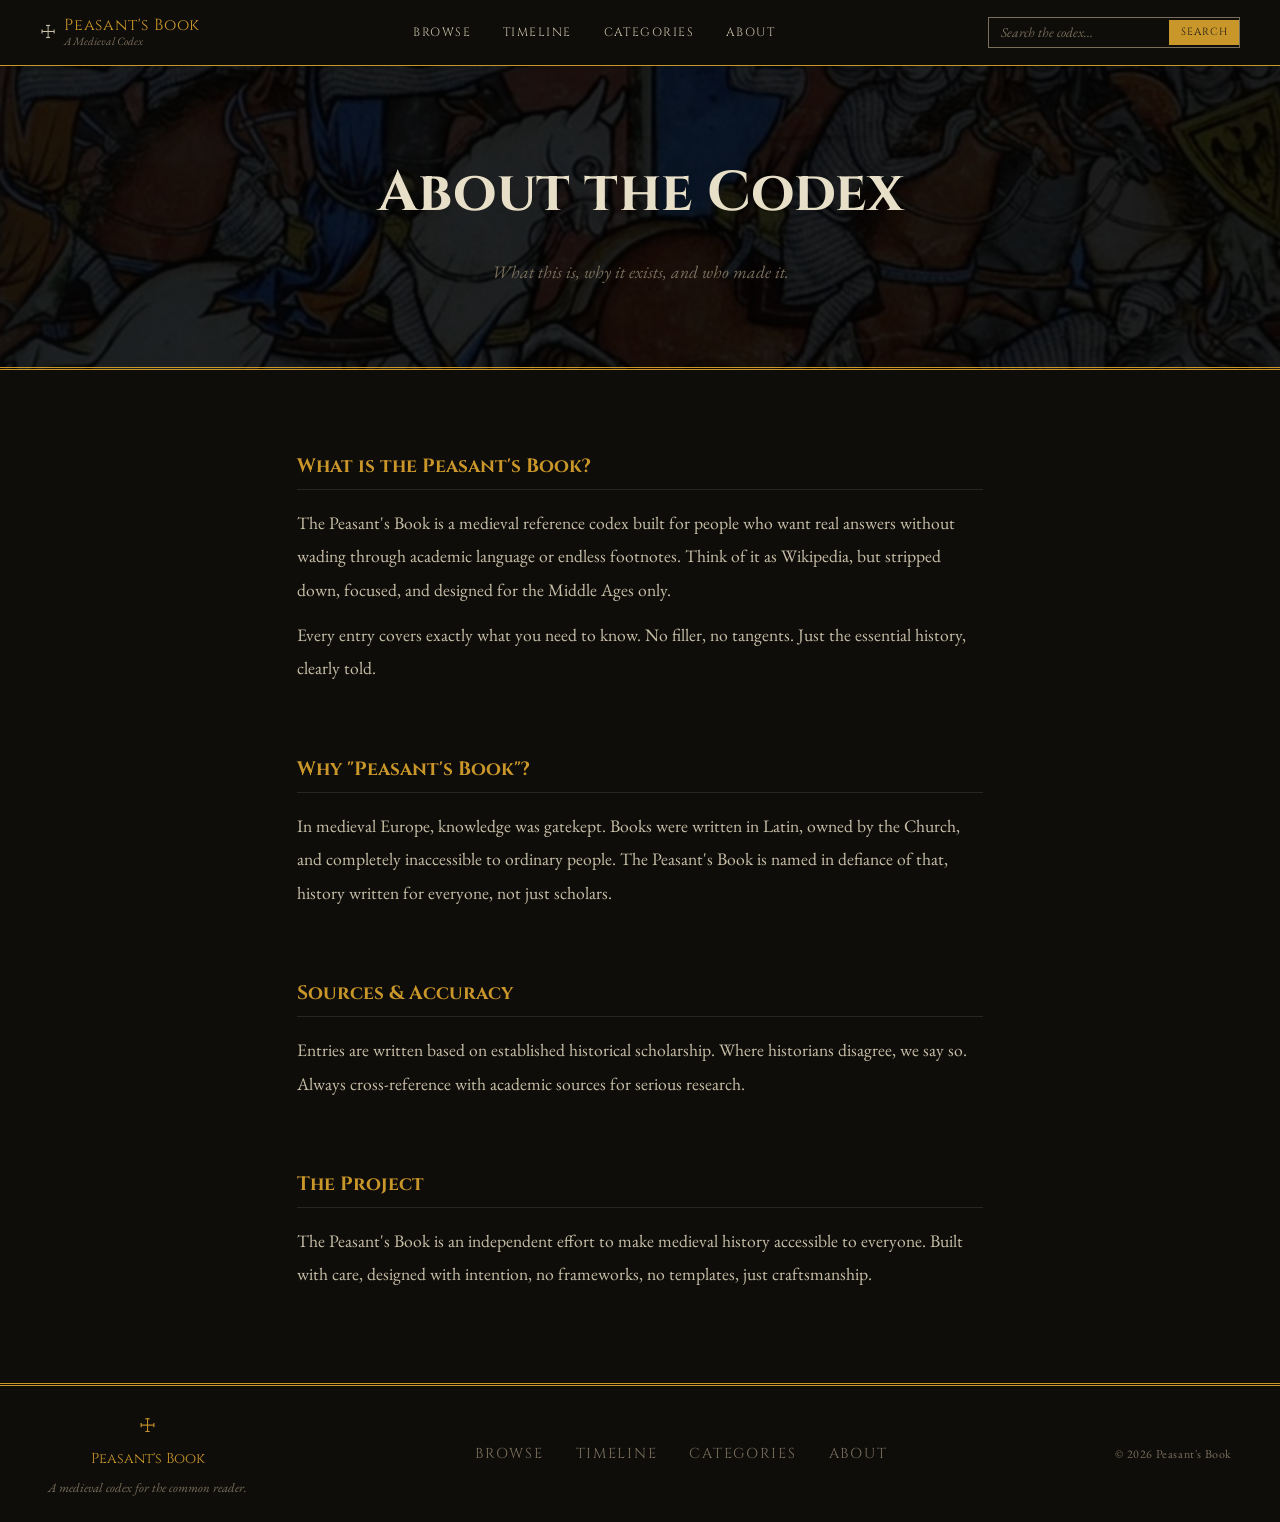
==== html/about.html @ 53cfc368 "added javascript" ====
<!DOCTYPE html>
<html lang="en">
<head>
    <meta charset="UTF-8">
    <meta name="viewport" content="width=device-width, initial-scale=1.0">
    <title>About — Peasant's Book</title>
    <link rel="preconnect" href="https://fonts.googleapis.com">
    <link rel="preconnect" href="https://fonts.gstatic.com" crossorigin>
    <link href="https://fonts.googleapis.com/css2?family=Cinzel:wght@400;700&family=EB+Garamond:ital,wght@0,400;1,400&display=swap" rel="stylesheet">
    <link rel="stylesheet" href="../css/about.css">
</head>
<body>
    <header>
        <div class="header-inner">

            <a href="../html/index.html" class="logo">
                <span>☩</span>
                <div class="logo-text">
                    <span>Peasant's Book</span>
                    <span>A Medieval Codex</span>
                </div>
            </a>

            <nav>
                <a href="../html/browse.html">Browse</a>
                <a href="#">Timeline</a>
                <a href="#">Categories</a>
                <a href="../html/about.html">About</a>
            </nav>

            <div class="nav-search">
                <input type="text" placeholder="Search the codex…">
                <button>Search</button>
            </div>

        </div>
    </header>

    <section class="about-hero">
        <h1>About the Codex</h1>
        <p>What this is, why it exists, and who made it.</p>
    </section>

    <main class="about-main">

        <div class="about-block">
            <h2>What is the Peasant's Book?</h2>
            <p>The Peasant's Book is a medieval reference codex built for people who want real answers without wading through academic language or endless footnotes. Think of it as Wikipedia, but stripped down, focused, and designed for the Middle Ages only.</p>
            <p>Every entry covers exactly what you need to know. No filler, no tangents. Just the essential history, clearly told.</p>
        </div>

        <div class="about-block">
            <h2>Why "Peasant's Book"?</h2>
            <p>In medieval Europe, knowledge was gatekept. Books were written in Latin, owned by the Church, and completely inaccessible to ordinary people. The Peasant's Book is named in defiance of that, history written for everyone, not just scholars.</p>
        </div>

        <div class="about-block">
            <h2>Sources & Accuracy</h2>
            <p>Entries are written based on established historical scholarship. Where historians disagree, we say so. Always cross-reference with academic sources for serious research.</p>
        </div>

        <div class="about-block">
            <h2>The Project</h2>
            <p>The Peasant's Book is an independent effort to make medieval history accessible to everyone. Built with care, designed with intention, no frameworks, no templates, just craftsmanship.</p>
        </div>

    </main>

    <footer>

        <div class="footer-inner">

            <div class="footer-brand">
                <span>☩</span>
                <p>Peasant's Book</p>
                <p>A medieval codex for the common reader.</p>
            </div>

            <nav class="footer-nav">
                <a href="../html/index.html">Browse</a>
                <a href="#">Timeline</a>
                <a href="#">Categories</a>
                <a href="../html/about.html">About</a>
            </nav>

            <p class="footer-copy">© 2026 Peasant's Book</p>

        </div>

    </footer>
</body>
</html>
---- css/about.css ----
@import url('../css/style.css');

.about-hero {
    background-color: #1a1612;
    background-image: linear-gradient(
        rgba(0, 0, 0, 0.85) 0%,
        rgba(0, 0, 0, 0.85) 80%
    ), url('../Assets/about-bg.png');
    background-size: cover;
    background-position: center;
    border-bottom: 3px double var(--gold);
    padding: 5rem 2rem;
    text-align: center;
}

.about-hero h1 {
    font-family: var(--font-display);
    font-size: clamp(2rem, 6vw, 3.5rem);
    color: var(--parchment);
    margin-bottom: 1rem;
}

.about-hero p {
    font-style: italic;
    color: var(--text-dim);
    font-size: 1.1rem;
}

.about-main {
    max-width: 750px;
    margin: 0 auto;
    padding: 5rem 2rem;
    display: flex;
    flex-direction: column;
    gap: 3.5rem;
}

.about-block h2 {
    font-family: var(--font-display);
    font-size: 1.2rem;
    color: var(--gold);
    margin-bottom: 1rem;
    padding-bottom: 0.4rem;
    border-bottom: 1px solid #2a2520;
}

.about-block p {
    color: var(--text-light);
    line-height: 1.9;
    font-size: 1.1rem;
    margin-bottom: 0.75rem;
}
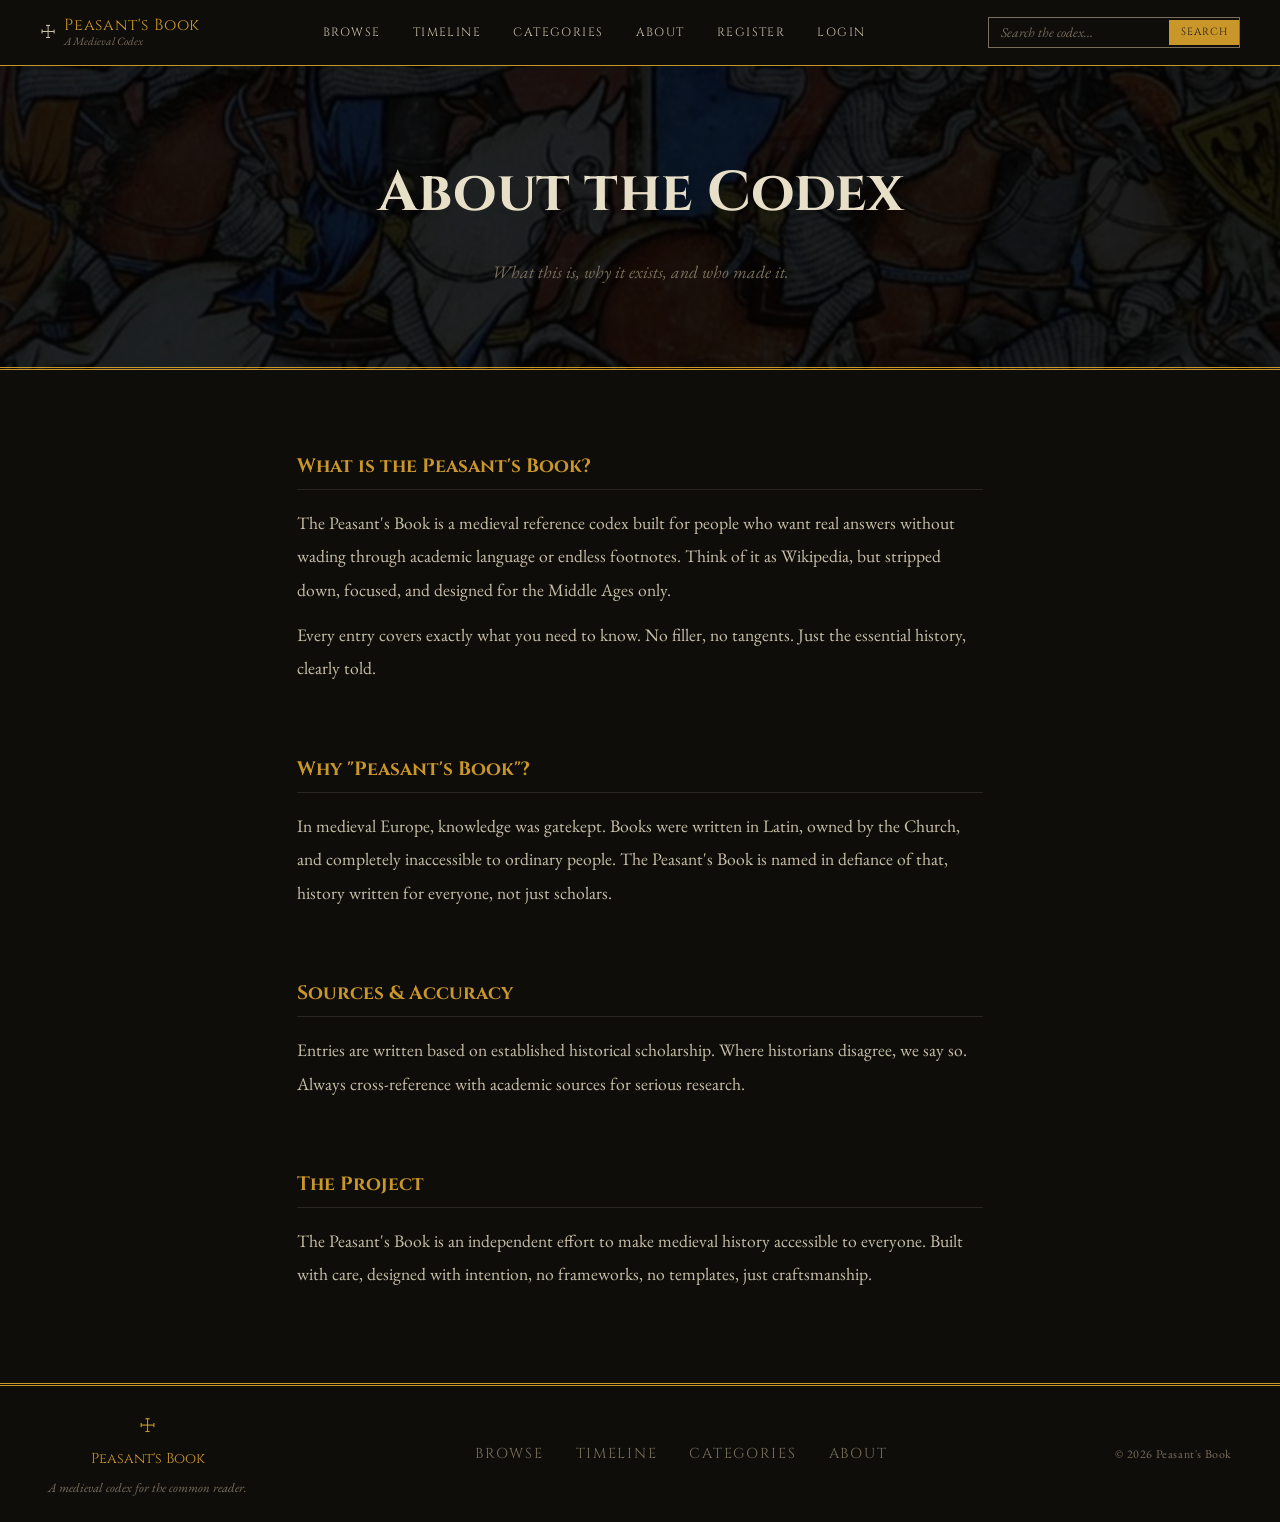
==== commit 891657c5: "full project finished" ====
--- a/html/about.html
+++ b/html/about.html
@@ -23,9 +23,11 @@
 
             <nav>
                 <a href="../html/browse.html">Browse</a>
-                <a href="#">Timeline</a>
-                <a href="#">Categories</a>
+                <a href="../html/timeline.html">Timeline</a>
+                <a href="../html/categories.html">Categories</a>
                 <a href="../html/about.html">About</a>
+                <a href="../html/register.html">Register</a>
+                <a href="../html/login.html">Login</a>
             </nav>
 
             <div class="nav-search">
@@ -78,8 +80,8 @@
 
             <nav class="footer-nav">
                 <a href="../html/index.html">Browse</a>
-                <a href="#">Timeline</a>
-                <a href="#">Categories</a>
+                <a href="../html/timeline.html">Timeline</a>
+                <a href="../html/categories.html">Categories</a>
                 <a href="../html/about.html">About</a>
             </nav>
 
@@ -88,5 +90,6 @@
         </div>
 
     </footer>
+    <script src="../JavaScript/main.js"></script>
 </body>
 </html>
--- a/css/about.css
+++ b/css/about.css
@@ -49,4 +49,12 @@
     line-height: 1.9;
     font-size: 1.1rem;
     margin-bottom: 0.75rem;
+}
+
+@media (max-width: 768px) {
+
+    .about-main {
+        padding: 3rem 1.5rem;
+    }
+
 }
